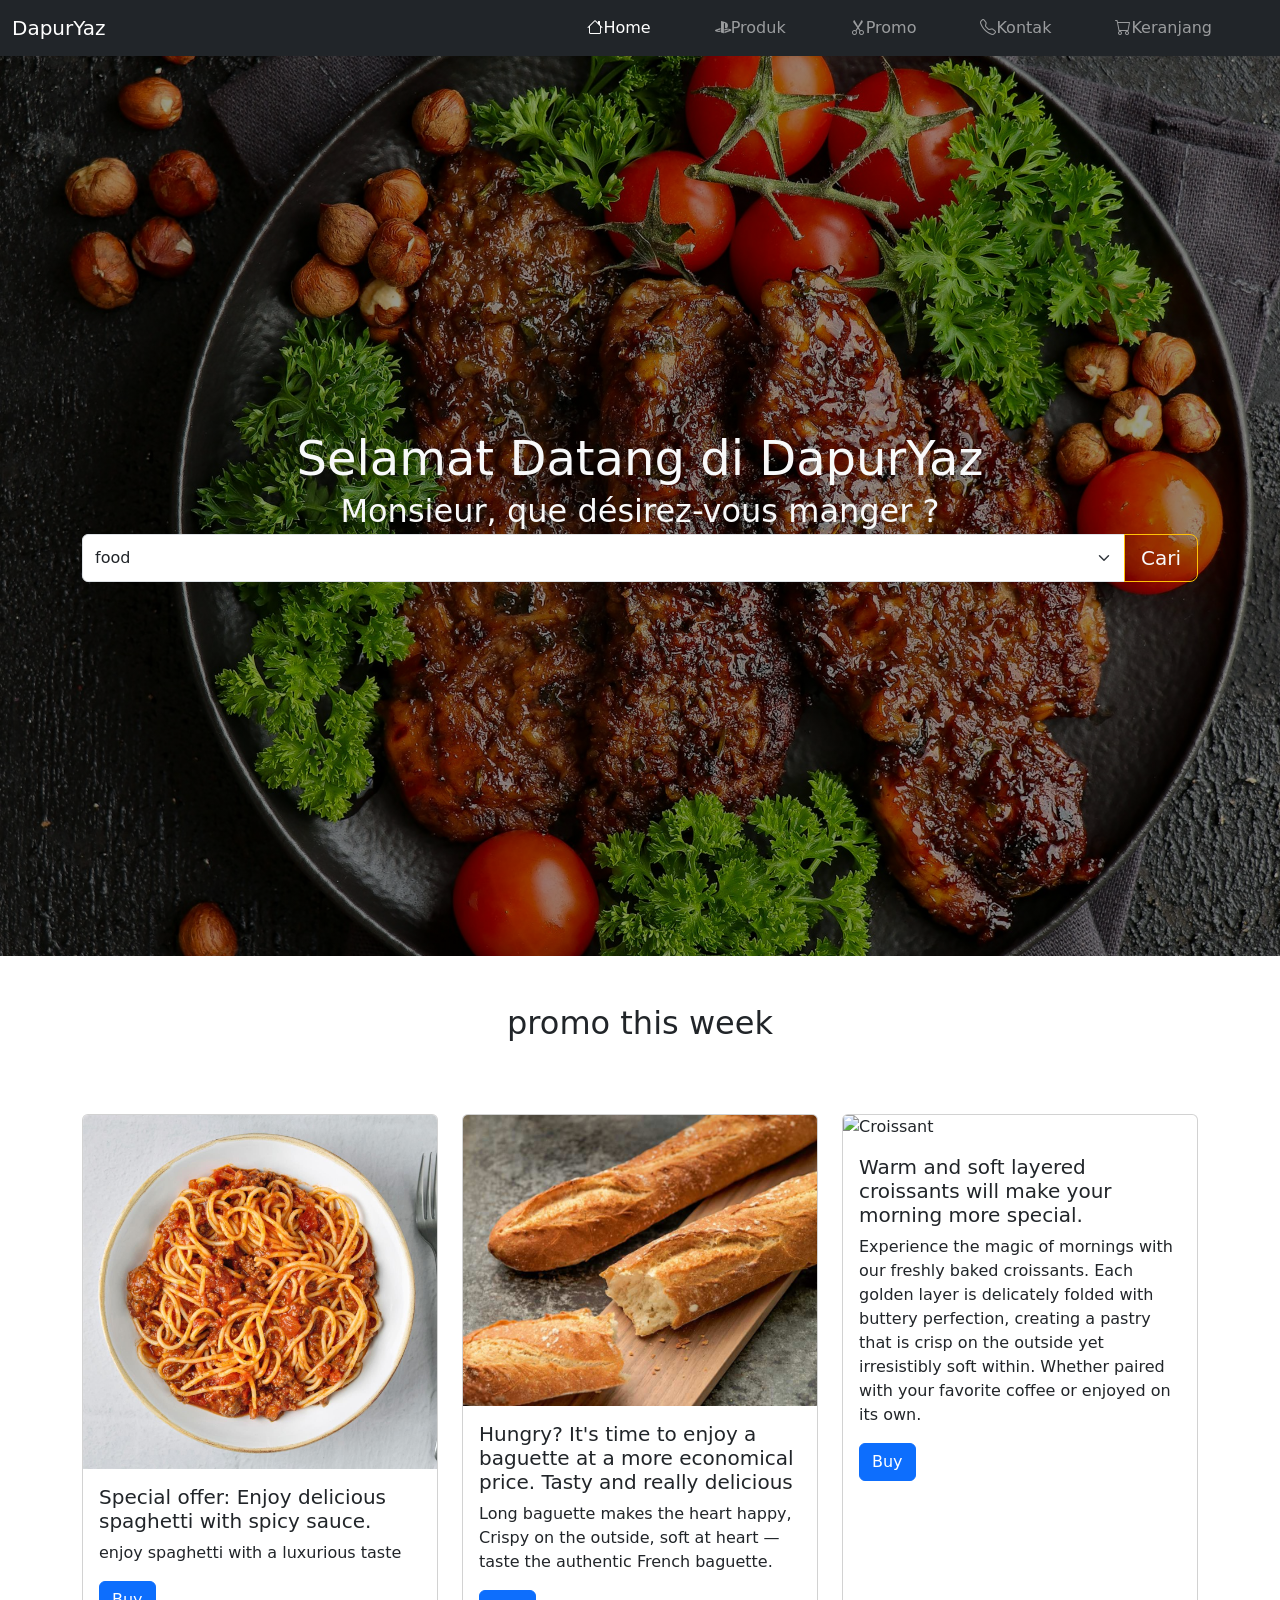
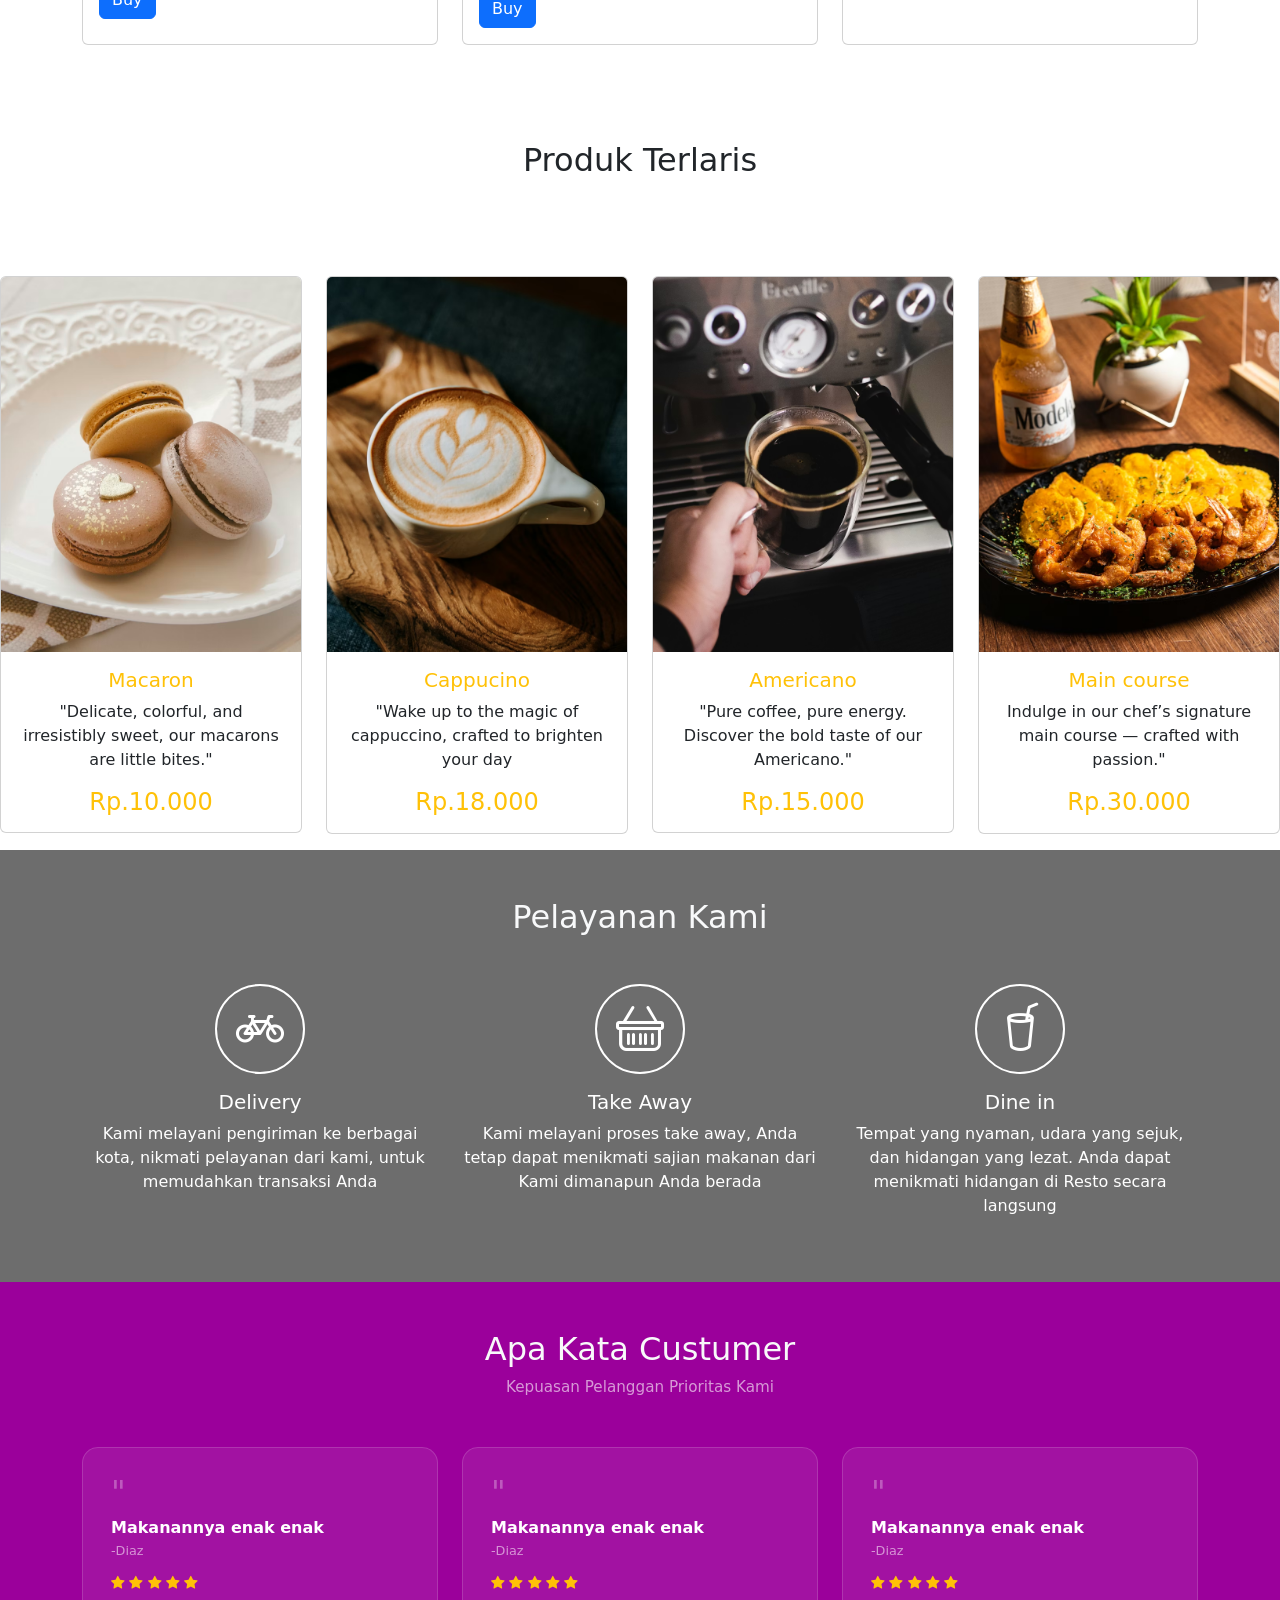
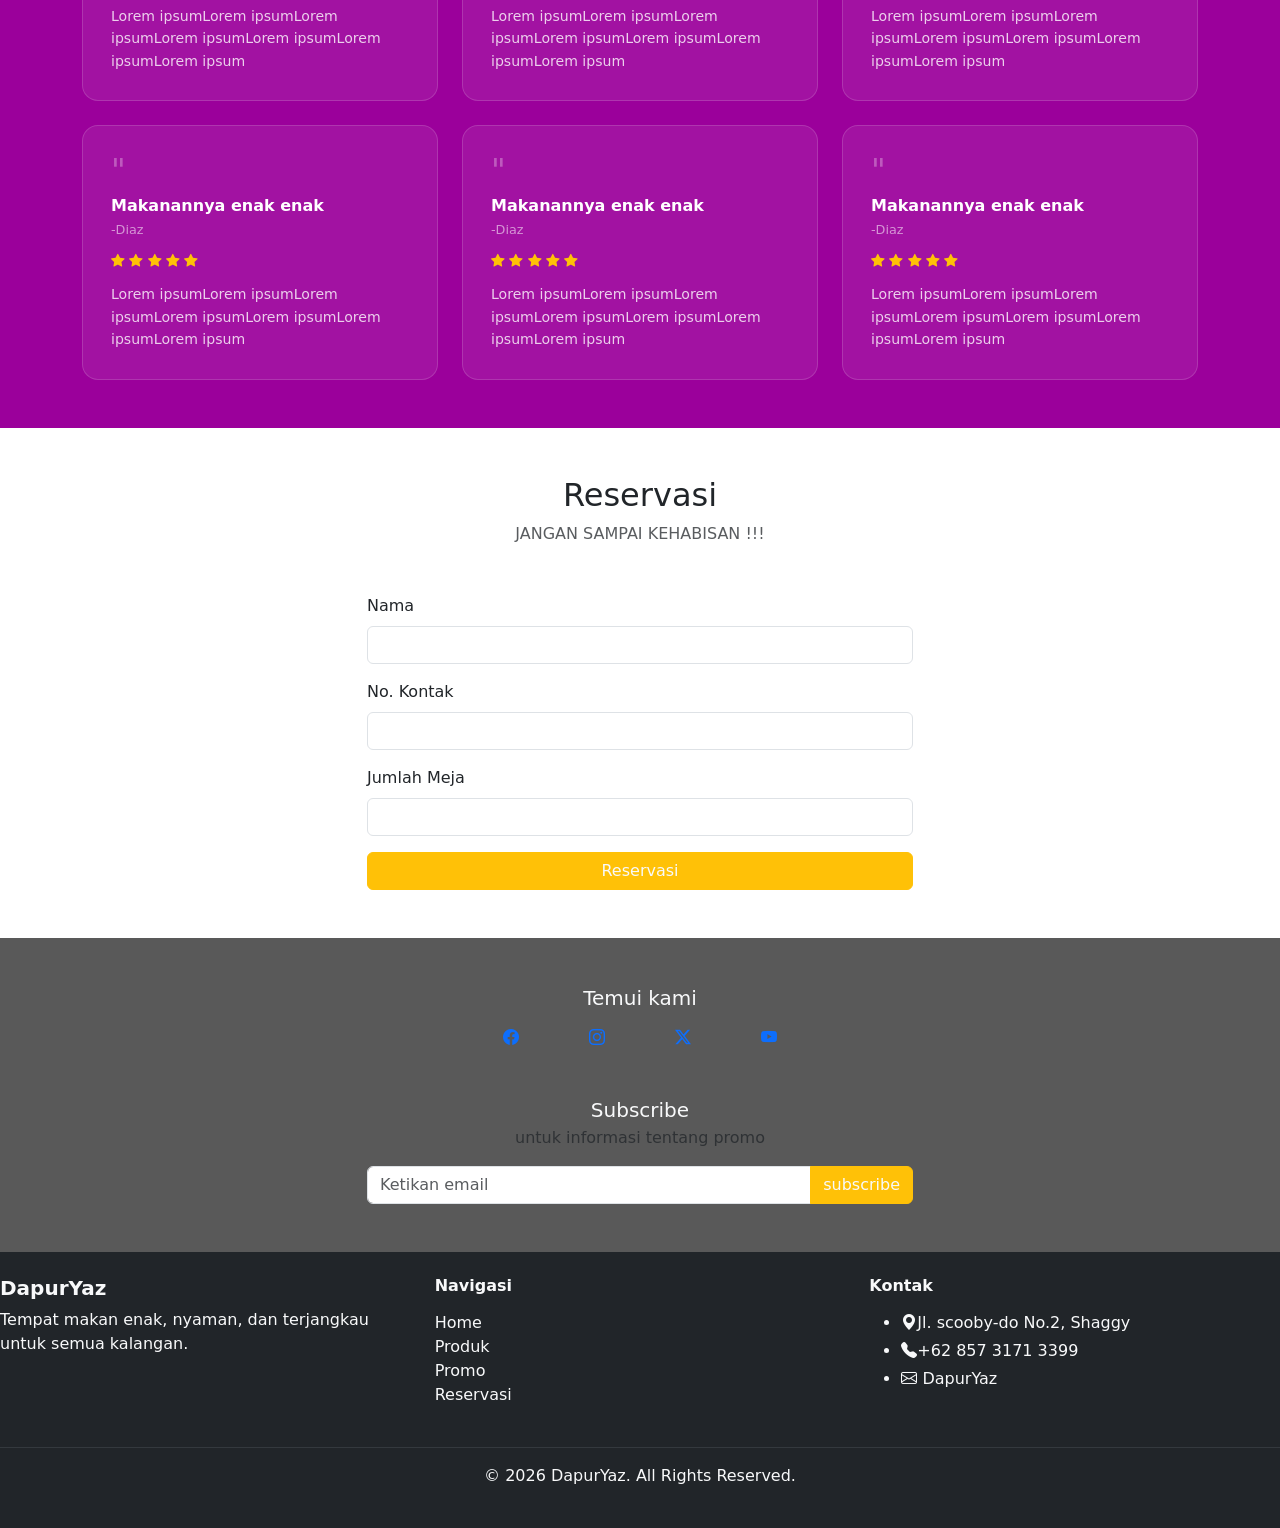
==== index.html @ 7ff21d72 "Pindah file ke root via web" ====
<!DOCTYPE html>
<html lang="en">
<head>
    <meta charset="UTF-8">
    <meta name="viewport" content="width=device-width, initial-scale=1.0">
    <title>Dapur</title>
    <link href="https://cdn.jsdelivr.net/npm/bootstrap@5.3.8/dist/css/bootstrap.min.css" rel="stylesheet" integrity="sha384-sRIl4kxILFvY47J16cr9ZwB07vP4J8+LH7qKQnuqkuIAvNWLzeN8tE5YBujZqJLB" crossorigin="anonymous">
    <link rel="stylesheet" href="https://cdn.jsdelivr.net/npm/bootstrap-icons@1.13.1/font/bootstrap-icons.min.css">
    <link rel="stylesheet" href="style.css">
</head>
<body>

  <!--Navbar-->
    <nav class="navbar navbar-expand-lg navbar-dark bg-dark main-color">
  <div class="container-fluid">
    <button class="navbar-toggler" type="button" data-bs-toggle="collapse" data-bs-target="#navbarNav" aria-controls="navbarNav" aria-expanded="false" aria-label="Toggle navigation">
      <span class="navbar-toggler-icon"></span>
    </button>
    <div class="collapse navbar-collapse" id="navbarNav">
        <a class="navbar-brand me-auto" href="#">DapurYaz</a>
      <ul class="navbar-nav">
        <li class="nav-item me-5">
          <a class="nav-link active" aria-current="page" href="#"><i class="bi bi-house"></i>Home</a>
        </li>
        <li class="nav-item me-5">
          <a class="nav-link" href="#"><i class="bi bi-playstation"></i>Produk</a>
        </li>
        <li class="nav-item me-5">
          <a class="nav-link" href="#"><i class="bi bi-scissors"></i>Promo</a>
        </li>
        <li class="nav-item me-5">
          <a class="nav-link" href="#"><i class="bi bi-telephone"></i>Kontak</a>
        </li>
        <li class="nav-item me-5">
          <a class="nav-link" tabindex="-1" aria-disabled="true"><i class="bi bi-cart"></i>Keranjang</a>
        </li>
      </ul>
    </div>
  </div>
</nav>
<div class="container-fluid banner d-flex align-items-center">
  <div class="container">
       <h1 class="text-light text-center display-5 mb-1">Selamat Datang di DapurYaz</h1>
       <h2 class="text-light text-center display-7 mb-1">Monsieur, que désirez-vous manger ?</h2>
        <div class="input-group">
          <select class="form-select" id="inputGroupSelect04" >
           <option selected>food</option>
           <option value="1">Spaghetti</option>
           <option value="2">Baguette</option>
           <option value="3">Croisant</option>
          </select>
          <button class="btn btn-lg btn-outline-warning text-light" type="button">Cari</button>
        </div>
  </div>
</div>
<div class="container-fluid py-5">
  <div class="container">
    <h2 class="text-center">promo this week</h2>

    <div class="row mt-5 justify-content-center g-4">

      <!-- Card 1 -->
      <div class="col-12 col-md-4 hovered-card">
        <div class="card h-100">
          <img src="Spaghetti.jpg" class="card-img-top" alt="Spaghetti">
          <div class="card-body">
            <h5 class="card-title">
             Special offer: Enjoy delicious spaghetti with spicy sauce. 
            </h5>
            <p class="card-text">
             enjoy spaghetti with a luxurious taste
            </p>
            <a href="#" class="btn btn-primary">Buy</a>
          </div>
        </div>
      </div>

      <!-- Card 2 -->
      <div class="col-12 col-md-4 hovered-card">
        <div class="card h-100">
          <img src="Baguette.jpg" class="card-img-top" alt="Baguette">
          <div class="card-body">
            <h5 class="card-title">
              Hungry? It's time to enjoy a baguette at a more economical price. Tasty and really delicious
            </h5>
            <p class="card-text">
              Long baguette makes the heart happy, Crispy on the outside, soft at heart — taste the authentic French baguette.
            </p>
            <a href="#" class="btn btn-primary">Buy</a>
          </div>
        </div>
      </div>

      <!-- Card 3 -->
      <div class="col-12 col-md-4 hovered-card">
        <div class="card h-100">
          <img src="Croissant.jpg" class="card-img-top" alt="Croissant">
          <div class="card-body">
            <h5 class="card-title">
              Warm and soft layered croissants will make your morning more special.
            </h5>
            <p class="card-text">
              Experience the magic of mornings with our freshly baked croissants. Each golden layer is delicately folded with buttery perfection, creating a pastry that is crisp on the outside yet irresistibly soft within. Whether paired with your favorite coffee or enjoyed on its own.
            </p>
            <a href="#" class="btn btn-primary">Buy</a>
          </div>
        </div>
      </div>
    </div>
  </div>
</div>

<!--section produk-->
    <div class="container-fluid py-5">
      <div class="container">
        <h2 class="text-center mb-5">Produk Terlaris</h2>
      </div>
      </div>

<!--section produk tutup-->
      <div class="row">
        <div class="col-sm-6 col-lg-3 hovered-card mb-3">
          <div class="card">
            <img src="macaron.avif" class="card-img-top" alt="macaron">
          <div class="card-body text-center">
            <h5 class="card-title text-warning">Macaron</h5>
            <p class="card-text">"Delicate, colorful, and irresistibly sweet, our macarons are little bites."</p>
            <h4 class="card-text text-warning">Rp.10.000</h4>
          </div>  
          </div>
        </div>
        <div class="col-sm-6 col-lg-3 hovered-card mb-3">
          <div class="card">
            <img src="Cappucino.avif" class="card-img-top" alt="Cappucino">
          <div class="card-body text-center">
            <h5 class="card-title text-warning">Cappucino</h5>
            <p class="card-text">"Wake up to the magic of cappuccino, crafted to brighten your day</p>
            <h4 class="card-text text-warning">Rp.18.000</h4>
          </div>  
          </div>
        </div>
        <div class="col-sm-6 col-lg-3 hovered-card mb-3">
          <div class="card">
            <img src="Americano coffe.avif" class="card-img-top" alt="Americano">
          <div class="card-body text-center">
            <h5 class="card-title text-warning">Americano</h5>
            <p class="card-text">"Pure coffee, pure energy. Discover the bold taste of our Americano."</p>
            <h4 class="card-text text-warning">Rp.15.000</h4>
          </div>  
          </div>
        </div>
        <div class="col-sm-6 col-lg-3 hovered-card mb-3">
          <div class="card">
            <img src="Main course.avif" class="card-img-top" alt="main course">
          <div class="card-body text-center">
            <h5 class="card-title text-warning">Main course</h5>
            <p class="card-text">Indulge in our chef’s signature main course — crafted with passion."</p>
            <h4 class="card-text text-warning">Rp.30.000</h4>
          </div>  
          </div>
        </div>
      </div>

<!--service-->
    <div class="container-fluid py-5 background-service main-color">
      <div class="container">
        <h2 class="text-light text-center mb-5">Pelayanan Kami</h2>
        <div class="row justify-content-center">
          <div class="col-lg-4">
            <div class="d-flex justify-content-center">
              <div class="icon-service d-flex align-items-center justify-content-center">
                <i class="bi bi-bicycle display-5"></i>
              </div>
            </div>
            <div class="mt-3 text-white text-center">
              <h5>Delivery</h5>
              <p>Kami melayani pengiriman ke berbagai kota, 
                nikmati pelayanan dari kami, untuk memudahkan transaksi Anda</p>
            </div>
          </div>
          <div class="col-lg-4">
            <div class="d-flex justify-content-center">
              <div class="icon-service d-flex align-items-center justify-content-center">
                <i class="bi bi-basket display-5"></i>
              </div>
            </div>
            <div class="mt-3 text-white text-center">
              <h5>Take Away</h5>
              <p>Kami melayani proses take away, 
                Anda tetap dapat menikmati sajian makanan dari Kami dimanapun Anda berada</p>
            </div>
          </div>
          <div class="col-lg-4">
            <div class="d-flex justify-content-center">
              <div class="icon-service d-flex align-items-center justify-content-center">
                <i class="bi bi-cup-straw display-5"></i>
              </div>
            </div>
            <div class="mt-3 text-white text-center">
              <h5>Dine in</h5>
              <p>Tempat yang nyaman, udara yang sejuk, dan hidangan yang lezat. 
                Anda dapat menikmati hidangan di Resto secara langsung</p>
            </div>
          </div>
        </div>
      </div>
    </div>

<!--Review-->
<div class="container-fluid py-5 testimony">
  <div class="container">
    <h2 class="text-center text-light mb-2">Apa Kata Custumer</h2>
    <p class="text-center mb-5" style="color: rgba(255,255,255,0.6); font-size: 0.95rem;">Kepuasan Pelanggan Prioritas Kami</p>


<div class="row g-4">

<!--card-->
<div class="col-sm-6 col-lg-4">
  <div class="testimony-card">
    <div class="quote-icon">"</div>
    <H5>Makanannya enak enak</H5>
    <div class="author">-Diaz</div>
    <div class="stars">
      <i class="bi bi-star-fill"></i>
      <i class="bi bi-star-fill"></i>
      <i class="bi bi-star-fill"></i>
      <i class="bi bi-star-fill"></i>
      <i class="bi bi-star-fill"></i>
    </div>
    <p>Lorem ipsumLorem ipsumLorem ipsumLorem ipsumLorem ipsumLorem ipsumLorem ipsum</p>
  </div>
</div>

<div class="col-sm-6 col-lg-4">
  <div class="testimony-card">
    <div class="quote-icon">"</div>
    <H5>Makanannya enak enak</H5>
    <div class="author">-Diaz</div>
    <div class="stars">
      <i class="bi bi-star-fill"></i>
      <i class="bi bi-star-fill"></i>
      <i class="bi bi-star-fill"></i>
      <i class="bi bi-star-fill"></i>
      <i class="bi bi-star-fill"></i>
    </div>
    <p>Lorem ipsumLorem ipsumLorem ipsumLorem ipsumLorem ipsumLorem ipsumLorem ipsum</p>
  </div>
</div>

<div class="col-sm-6 col-lg-4">
  <div class="testimony-card">
    <div class="quote-icon">"</div>
    <H5>Makanannya enak enak</H5>
    <div class="author">-Diaz</div>
    <div class="stars">
      <i class="bi bi-star-fill"></i>
      <i class="bi bi-star-fill"></i>
      <i class="bi bi-star-fill"></i>
      <i class="bi bi-star-fill"></i>
      <i class="bi bi-star-fill"></i>
    </div>
    <p>Lorem ipsumLorem ipsumLorem ipsumLorem ipsumLorem ipsumLorem ipsumLorem ipsum</p>
  </div>
</div>

<div class="col-sm-6 col-lg-4">
  <div class="testimony-card">
    <div class="quote-icon">"</div>
    <H5>Makanannya enak enak</H5>
    <div class="author">-Diaz</div>
    <div class="stars">
      <i class="bi bi-star-fill"></i>
      <i class="bi bi-star-fill"></i>
      <i class="bi bi-star-fill"></i>
      <i class="bi bi-star-fill"></i>
      <i class="bi bi-star-fill"></i>
    </div>
    <p>Lorem ipsumLorem ipsumLorem ipsumLorem ipsumLorem ipsumLorem ipsumLorem ipsum</p>
  </div>
</div>

<div class="col-sm-6 col-lg-4">
  <div class="testimony-card">
    <div class="quote-icon">"</div>
    <H5>Makanannya enak enak</H5>
    <div class="author">-Diaz</div>
    <div class="stars">
      <i class="bi bi-star-fill"></i>
      <i class="bi bi-star-fill"></i>
      <i class="bi bi-star-fill"></i>
      <i class="bi bi-star-fill"></i>
      <i class="bi bi-star-fill"></i>
    </div>
    <p>Lorem ipsumLorem ipsumLorem ipsumLorem ipsumLorem ipsumLorem ipsumLorem ipsum</p>
  </div>
</div>

<div class="col-sm-6 col-lg-4">
  <div class="testimony-card">
    <div class="quote-icon">"</div>
    <H5>Makanannya enak enak</H5>
    <div class="author">-Diaz</div>
    <div class="stars">
      <i class="bi bi-star-fill"></i>
      <i class="bi bi-star-fill"></i>
      <i class="bi bi-star-fill"></i>
      <i class="bi bi-star-fill"></i>
      <i class="bi bi-star-fill"></i>
    </div>
    <p>Lorem ipsumLorem ipsumLorem ipsumLorem ipsumLorem ipsumLorem ipsumLorem ipsum</p>
  </div>
</div>
</div>
</div>
</div>


<!--Reservasi-->
<div class="container-fluid py-5">
    <div class="container">
    <h2 class="text-center mb-2">Reservasi</h2>
    <p class="text-center text-muted mb-5">JANGAN SAMPAI KEHABISAN !!!</p>
    <div class="row justify-content-center">
      <div class="col-md-6">

        <div class="mb-3">
          <label class="form-label">Nama</label>
          <input type="text" class="form-control">
        </div>

        <div class="mb-3">
          <label class="form-label">No. Kontak</label>
          <input type="text" class="form-control">
        </div>

        <div class="mb-3">
          <label class="form-label">Jumlah Meja</label>
          <input type="number" class="form-control">
        </div>

        <div class="d-grid">
          <button class="btn btn-warning text-light">Reservasi</button>
        </div>

      </div>
    </div>
    </div>
</div>


<!--Subscribe-->
<div class="container-fluid-bg py-5">
  <div class="container">

    <h5 class="text-center text-light mb-3">Temui kami</h5>

<div class="d-flex justify-content-center mb-5" style="gap: 70px">
    <a href="https://facebook.com/username" target="_blank" class="social-icon">
      <i class="bi bi-facebook"></i>
    </a>
    <a href="https://instagram.com/username" target="_blank" class="social-icon">
      <i class="bi bi-instagram"></i>
    </a>
    <a href="https://twitter.com/username" target="_blank" class="social-icon">
      <i class="bi bi-twitter-x"></i>
    </a>
    <a href="https://youtube.com/username" target="_blank" class="social-icon">
      <i class="bi bi-youtube"></i>
    </a>
</div>

    <h5 class="text-center text-light mb-1">Subscribe</h5>
    <p class="text-center text-muted mb-3">untuk informasi tentang promo</p>

    <div class="row justify-content-center">
      <div class="col-md-6">
        <div class="input-group">
          <input type="email" class="form-control" placeholder="Ketikan email">
          <button class="btn btn-warning text-light">subscribe</button>
        </div>
      </div>
    </div>

  </div>
</div>

<!--Footer-->
<Footer class="bg-dark text-light py-4">
  <div class="container-fluid-footer">
    <div class="row">

      <div class="col-md-4">
        <h5 class="fw-bold">DapurYaz</h5>
        <p>Tempat makan enak, nyaman, dan terjangkau untuk semua kalangan.</p>
      </div>

      <div class="col-md-4">
          <h6 class="fw-bold mb-3">Navigasi</h6>
          <ul class="list-unstyled">
            <li><a href="#" class="text-muted text-decoration-none"></a>Home</li>
            <li><a href="#" class="text-muted text-decoration-none"></a>Produk</li>
            <li><a href="#" class="text-muted text-decoration-none"></a>Promo</li>
            <li><a href="#" class="text-muted text-decoration-none"></a>Reservasi</li>
          </ul>
      </div>

      <div class="col-md-4">
          <h6 class="fw-bold mb-3">Kontak</h6> 
          <ul>
            <li class="mb-1"><i class="bi bi-geo-alt-fill"></i>Jl. scooby-do No.2, Shaggy</li>
            <li class="mb-1"><i class="bi bi-telephone-fill"></i>+62 857 3171 3399</li>
            <li><i class="bi bi-envelope"></i> DapurYaz</li>
          </ul>
      </div>

    </div>
    <hr class="border-secondary mt-4 mb-3">
    <p class="text-center">
      &copy; 2026 DapurYaz. All Rights Reserved.
    </p>
  </div>
</Footer>

    <script src="bootstrap@5.3.8/dist/js/bootstrap.bundle.min.js"></script>
</body>
</html>
---- style.css ----
.banner{
    min-height: 100vh;
    background-image:
        linear-gradient(rgba(0,0,0,0.4), rgba(0,0,0,0.4)),
        url("steak.jpg");
    background-size: cover;
    background-position: center;
    background-repeat: no-repeat;
}

.icon-service{
    width: 90px;
    height: 90px;
    border: solid #fff 2px;
    border-radius: 50%;
    color: #ffff;
}

.background-service{
    height: auto;
    background-color: rgb(109, 109, 109);
}

/*Review*/
.testimony {
    background-color: rgb(155, 0, 155) !important;
}

.testimony-card {
    background: rgba(255, 255, 255, 0.07) !important;
    border: 1px solid rgba(255, 255, 255, 0.15) !important;
    border-radius: 16px;
    padding: 28px;
    transition: .3s;
    height: 100%;
}

.testimony-card:hover {
    transform: translateY(-6px);
    background: rgba(255, 255, 255, 0.13);
    border-color: rgba(255, 255, 255, 0.3);
}

.testimony-card .quote-icon {
    font-size: 2rem;
    color: rgba(255, 255, 255, 0.3);
    line-height: 1;
    margin-bottom: 10px;
}

.testimony-card h5 {
    font-size: 1rem;
    font-weight: 700;
    color: #fff;
    margin-bottom: 4px;
}

.testimony-card .author {
    font-size: 0.8rem;
    color: rgba(255, 255, 255, 0.55);
    margin-bottom: 12px;
}

.testimony-card p {
    font-size: 0.88rem;
    color: rgba(255, 255, 255, 0.8);
    line-height: 1.6;
    margin-bottom: 0;
}

.testimony-card .stars {
    color: #FFC107;
    font-size: 0.85rem;
    margin-bottom: 12px;
}

/*Subscribe*/
.container-fluid-bg {
    background-color: #595959;
}

.footer .social-icon {
    font-size: 1.6rem;
    color: #fff;
    transition: .3s;
}

.footer .social-icon-banner:hover {
    color: #FFC107;
}

/*Footer*/
.p {
    font-size: small;
}

.ul {
    list-style-type: none;
}
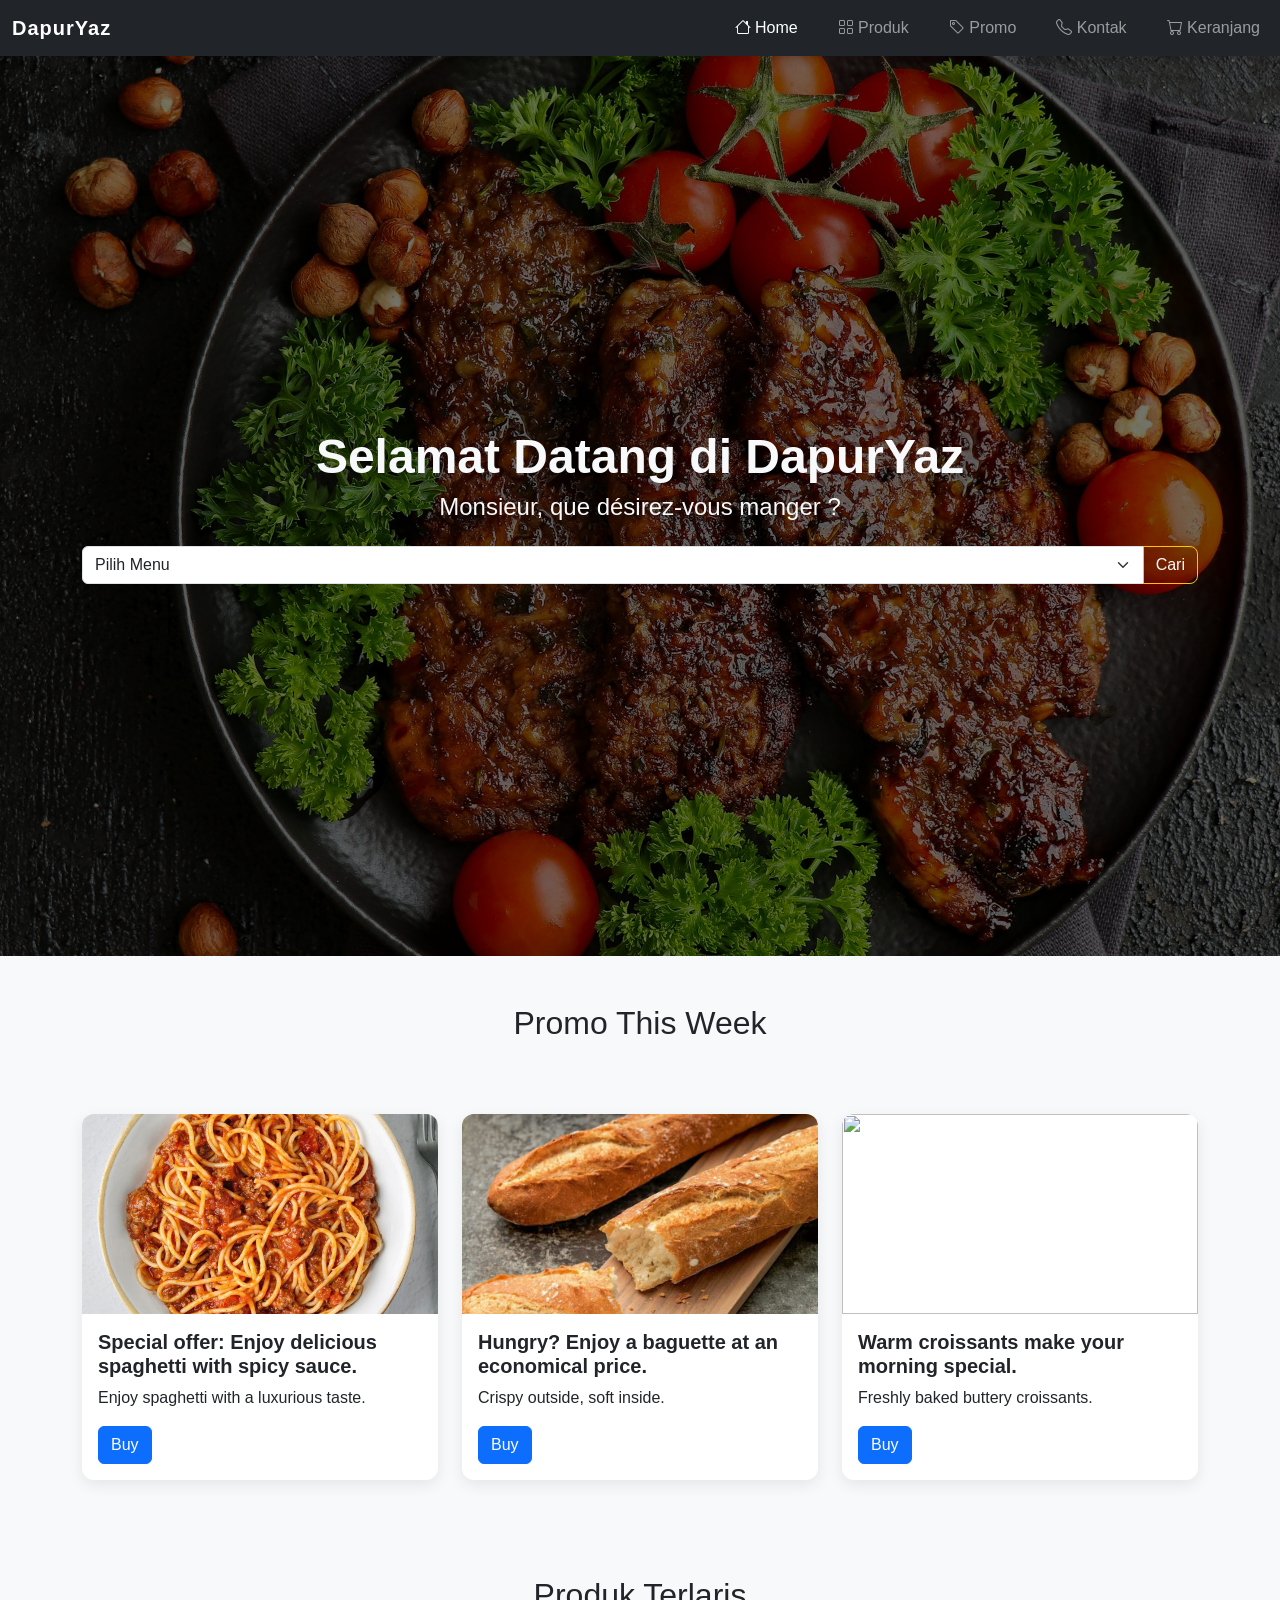
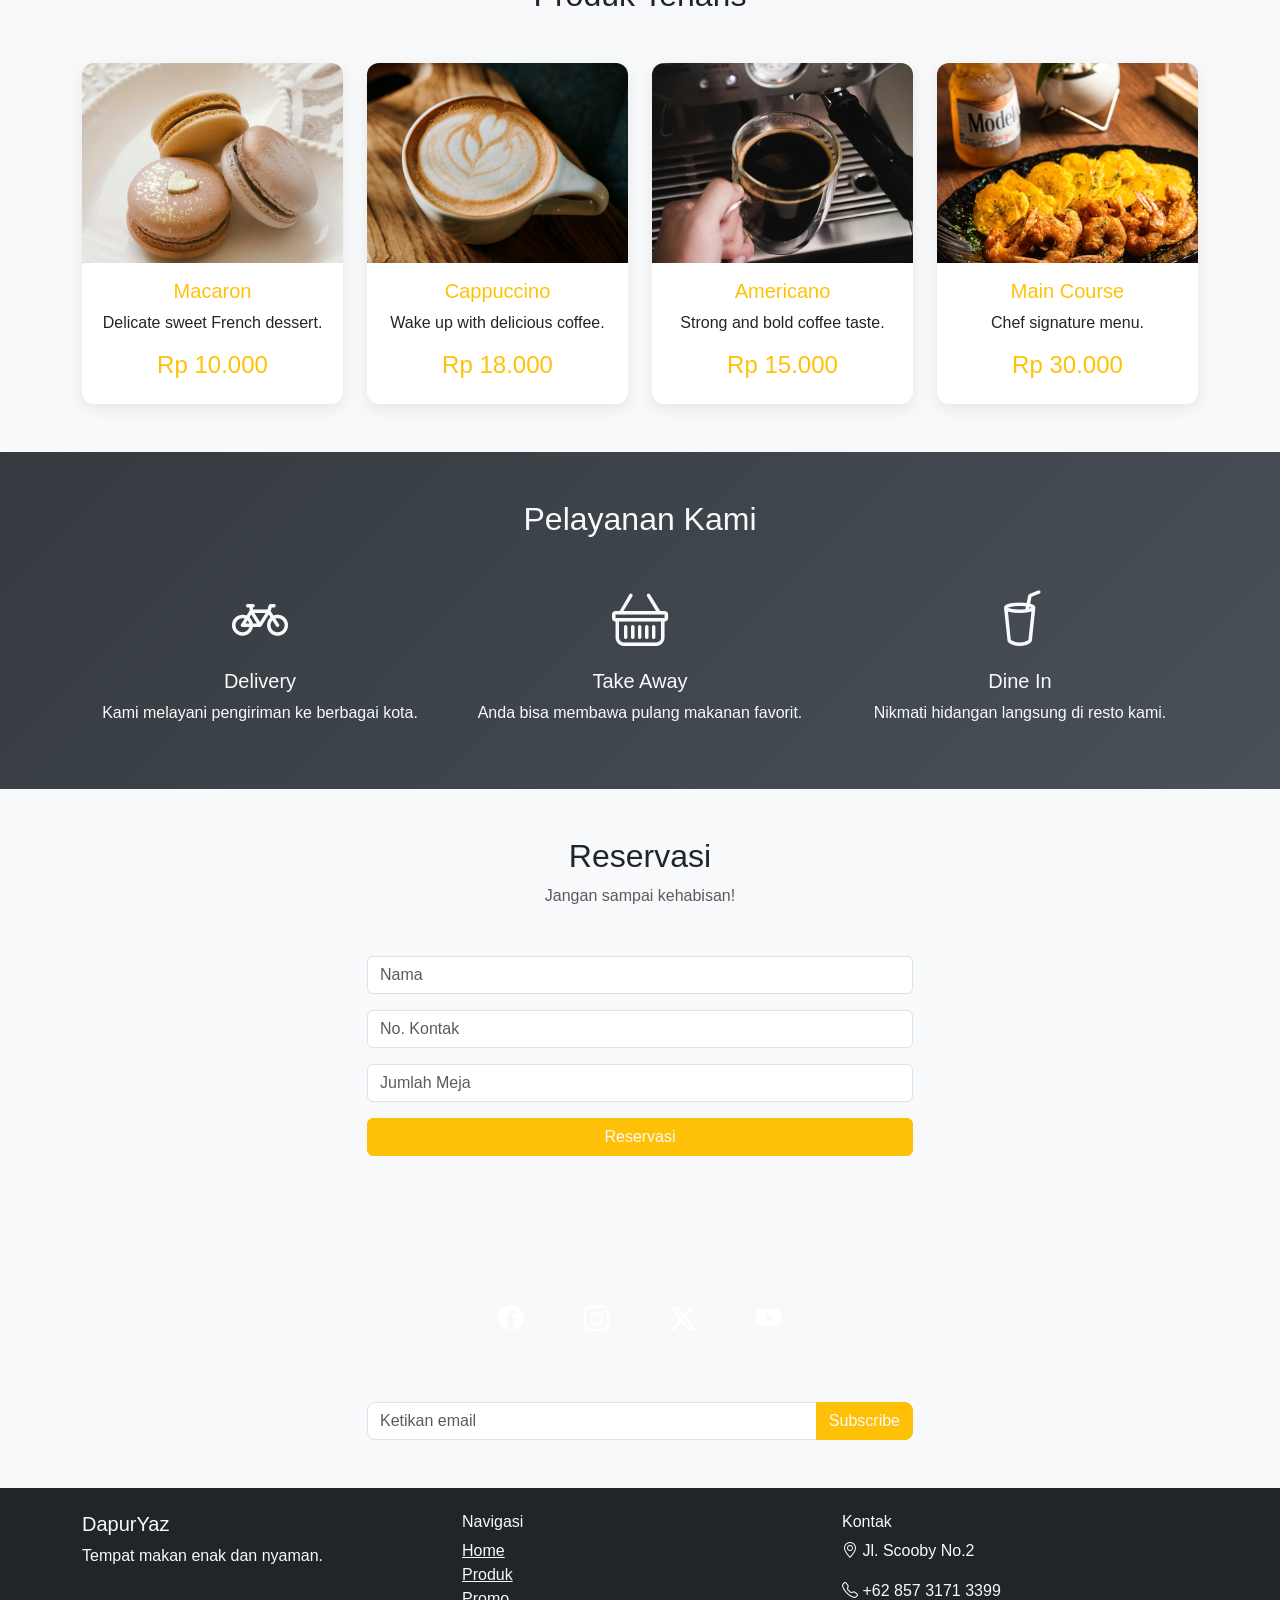
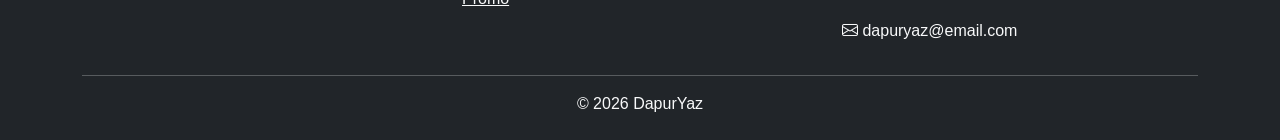
==== commit bf8c2d11: "sts" ====
--- a/index.html
+++ b/index.html
@@ -1,427 +1,272 @@
 <!DOCTYPE html>
 <html lang="en">
 <head>
-    <meta charset="UTF-8">
-    <meta name="viewport" content="width=device-width, initial-scale=1.0">
-    <title>Dapur</title>
-    <link href="https://cdn.jsdelivr.net/npm/bootstrap@5.3.8/dist/css/bootstrap.min.css" rel="stylesheet" integrity="sha384-sRIl4kxILFvY47J16cr9ZwB07vP4J8+LH7qKQnuqkuIAvNWLzeN8tE5YBujZqJLB" crossorigin="anonymous">
-    <link rel="stylesheet" href="https://cdn.jsdelivr.net/npm/bootstrap-icons@1.13.1/font/bootstrap-icons.min.css">
-    <link rel="stylesheet" href="style.css">
+  <meta charset="UTF-8">
+  <meta name="viewport" content="width=device-width, initial-scale=1.0">
+  <title>DapurYaz</title>
+  <link href="https://cdn.jsdelivr.net/npm/bootstrap@5.3.8/dist/css/bootstrap.min.css" rel="stylesheet">
+  <link rel="stylesheet" href="https://cdn.jsdelivr.net/npm/bootstrap-icons@1.13.1/font/bootstrap-icons.min.css">
+  <link rel="stylesheet" href="style.css">
 </head>
 <body>
-
-  <!--Navbar-->
-    <nav class="navbar navbar-expand-lg navbar-dark bg-dark main-color">
-  <div class="container-fluid">
-    <button class="navbar-toggler" type="button" data-bs-toggle="collapse" data-bs-target="#navbarNav" aria-controls="navbarNav" aria-expanded="false" aria-label="Toggle navigation">
-      <span class="navbar-toggler-icon"></span>
-    </button>
-    <div class="collapse navbar-collapse" id="navbarNav">
+  <!-- NAVBAR -->
+  <nav class="navbar navbar-expand-lg navbar-dark bg-dark">
+    <div class="container-fluid">
+      <button class="navbar-toggler" type="button" data-bs-toggle="collapse" data-bs-target="#navbarNav">
+        <span class="navbar-toggler-icon"></span>
+      </button>
+      <div class="collapse navbar-collapse" id="navbarNav">
         <a class="navbar-brand me-auto" href="#">DapurYaz</a>
-      <ul class="navbar-nav">
-        <li class="nav-item me-5">
-          <a class="nav-link active" aria-current="page" href="#"><i class="bi bi-house"></i>Home</a>
-        </li>
-        <li class="nav-item me-5">
-          <a class="nav-link" href="#"><i class="bi bi-playstation"></i>Produk</a>
-        </li>
-        <li class="nav-item me-5">
-          <a class="nav-link" href="#"><i class="bi bi-scissors"></i>Promo</a>
-        </li>
-        <li class="nav-item me-5">
-          <a class="nav-link" href="#"><i class="bi bi-telephone"></i>Kontak</a>
-        </li>
-        <li class="nav-item me-5">
-          <a class="nav-link" tabindex="-1" aria-disabled="true"><i class="bi bi-cart"></i>Keranjang</a>
-        </li>
-      </ul>
-    </div>
-  </div>
-</nav>
-<div class="container-fluid banner d-flex align-items-center">
-  <div class="container">
-       <h1 class="text-light text-center display-5 mb-1">Selamat Datang di DapurYaz</h1>
-       <h2 class="text-light text-center display-7 mb-1">Monsieur, que désirez-vous manger ?</h2>
-        <div class="input-group">
-          <select class="form-select" id="inputGroupSelect04" >
-           <option selected>food</option>
-           <option value="1">Spaghetti</option>
-           <option value="2">Baguette</option>
-           <option value="3">Croisant</option>
-          </select>
-          <button class="btn btn-lg btn-outline-warning text-light" type="button">Cari</button>
-        </div>
-  </div>
-</div>
-<div class="container-fluid py-5">
-  <div class="container">
-    <h2 class="text-center">promo this week</h2>
-
-    <div class="row mt-5 justify-content-center g-4">
-
-      <!-- Card 1 -->
-      <div class="col-12 col-md-4 hovered-card">
-        <div class="card h-100">
-          <img src="Spaghetti.jpg" class="card-img-top" alt="Spaghetti">
-          <div class="card-body">
-            <h5 class="card-title">
-             Special offer: Enjoy delicious spaghetti with spicy sauce. 
-            </h5>
-            <p class="card-text">
-             enjoy spaghetti with a luxurious taste
-            </p>
-            <a href="#" class="btn btn-primary">Buy</a>
-          </div>
-        </div>
-      </div>
-
-      <!-- Card 2 -->
-      <div class="col-12 col-md-4 hovered-card">
-        <div class="card h-100">
-          <img src="Baguette.jpg" class="card-img-top" alt="Baguette">
-          <div class="card-body">
-            <h5 class="card-title">
-              Hungry? It's time to enjoy a baguette at a more economical price. Tasty and really delicious
-            </h5>
-            <p class="card-text">
-              Long baguette makes the heart happy, Crispy on the outside, soft at heart — taste the authentic French baguette.
-            </p>
-            <a href="#" class="btn btn-primary">Buy</a>
-          </div>
-        </div>
-      </div>
-
-      <!-- Card 3 -->
-      <div class="col-12 col-md-4 hovered-card">
-        <div class="card h-100">
-          <img src="Croissant.jpg" class="card-img-top" alt="Croissant">
-          <div class="card-body">
-            <h5 class="card-title">
-              Warm and soft layered croissants will make your morning more special.
-            </h5>
-            <p class="card-text">
-              Experience the magic of mornings with our freshly baked croissants. Each golden layer is delicately folded with buttery perfection, creating a pastry that is crisp on the outside yet irresistibly soft within. Whether paired with your favorite coffee or enjoyed on its own.
-            </p>
-            <a href="#" class="btn btn-primary">Buy</a>
-          </div>
-        </div>
-      </div>
-    </div>
-  </div>
-</div>
-
-<!--section produk-->
-    <div class="container-fluid py-5">
-      <div class="container">
-        <h2 class="text-center mb-5">Produk Terlaris</h2>
-      </div>
-      </div>
-
-<!--section produk tutup-->
-      <div class="row">
-        <div class="col-sm-6 col-lg-3 hovered-card mb-3">
-          <div class="card">
-            <img src="macaron.avif" class="card-img-top" alt="macaron">
-          <div class="card-body text-center">
-            <h5 class="card-title text-warning">Macaron</h5>
-            <p class="card-text">"Delicate, colorful, and irresistibly sweet, our macarons are little bites."</p>
-            <h4 class="card-text text-warning">Rp.10.000</h4>
-          </div>  
-          </div>
-        </div>
-        <div class="col-sm-6 col-lg-3 hovered-card mb-3">
-          <div class="card">
-            <img src="Cappucino.avif" class="card-img-top" alt="Cappucino">
-          <div class="card-body text-center">
-            <h5 class="card-title text-warning">Cappucino</h5>
-            <p class="card-text">"Wake up to the magic of cappuccino, crafted to brighten your day</p>
-            <h4 class="card-text text-warning">Rp.18.000</h4>
-          </div>  
-          </div>
-        </div>
-        <div class="col-sm-6 col-lg-3 hovered-card mb-3">
-          <div class="card">
-            <img src="Americano coffe.avif" class="card-img-top" alt="Americano">
-          <div class="card-body text-center">
-            <h5 class="card-title text-warning">Americano</h5>
-            <p class="card-text">"Pure coffee, pure energy. Discover the bold taste of our Americano."</p>
-            <h4 class="card-text text-warning">Rp.15.000</h4>
-          </div>  
-          </div>
-        </div>
-        <div class="col-sm-6 col-lg-3 hovered-card mb-3">
-          <div class="card">
-            <img src="Main course.avif" class="card-img-top" alt="main course">
-          <div class="card-body text-center">
-            <h5 class="card-title text-warning">Main course</h5>
-            <p class="card-text">Indulge in our chef’s signature main course — crafted with passion."</p>
-            <h4 class="card-text text-warning">Rp.30.000</h4>
-          </div>  
-          </div>
-        </div>
-      </div>
-
-<!--service-->
-    <div class="container-fluid py-5 background-service main-color">
-      <div class="container">
-        <h2 class="text-light text-center mb-5">Pelayanan Kami</h2>
-        <div class="row justify-content-center">
-          <div class="col-lg-4">
-            <div class="d-flex justify-content-center">
-              <div class="icon-service d-flex align-items-center justify-content-center">
-                <i class="bi bi-bicycle display-5"></i>
-              </div>
+        <ul class="navbar-nav">
+          <li class="nav-item me-4">
+            <a class="nav-link active" href="#"><i class="bi bi-house"></i> Home</a>
+          </li>
+          <li class="nav-item me-4">
+            <a class="nav-link" href="produk.html"><i class="bi bi-grid"></i> Produk</a>
+          </li>
+          <li class="nav-item me-4">
+            <a class="nav-link" href="promo.html"><i class="bi bi-tag"></i> Promo</a>
+          </li>
+          <li class="nav-item me-4">
+            <a class="nav-link" href="#"><i class="bi bi-telephone"></i> Kontak</a>
+          </li>
+          <li class="nav-item">
+            <a class="nav-link" href="keranjang.html"><i class="bi bi-cart"></i> Keranjang</a>
+          </li>
+        </ul>
+      </div>
+    </div>
+  </nav>
+
+  <!-- BANNER -->
+  <div class="container-fluid banner d-flex align-items-center">
+    <div class="container">
+      <h1 class="text-light text-center display-5 mb-2">
+        Selamat Datang di DapurYaz
+      </h1>
+      <h2 class="text-light text-center mb-4">
+        Monsieur, que désirez-vous manger ?
+      </h2>
+      <div class="input-group">
+        <select class="form-select">
+          <option selected>Pilih Menu</option>
+          <option>Spaghetti</option>
+          <option>Baguette</option>
+          <option>Croissant</option>
+        </select>
+        <button class="btn btn-outline-warning text-light">
+          Cari
+        </button>
+      </div>
+    </div>
+  </div>
+
+  <!-- PROMO -->
+  <div class="container-fluid py-5">
+    <div class="container">
+      <h2 class="text-center">Promo This Week</h2>
+      <div class="row mt-5 g-4">
+        <!-- CARD 1 -->
+        <div class="col-md-4">
+          <div class="card h-100">
+            <img src="Spaghetti.jpg" class="card-img-top">
+            <div class="card-body">
+              <h5 class="card-title">
+                Special offer: Enjoy delicious spaghetti with spicy sauce.
+              </h5>
+              <p class="card-text">
+                Enjoy spaghetti with a luxurious taste.
+              </p>
+              <a href="#" class="btn btn-primary">Buy</a>
             </div>
-            <div class="mt-3 text-white text-center">
-              <h5>Delivery</h5>
-              <p>Kami melayani pengiriman ke berbagai kota, 
-                nikmati pelayanan dari kami, untuk memudahkan transaksi Anda</p>
+          </div>
+        </div>
+
+        <!-- CARD 2 -->
+        <div class="col-md-4">
+          <div class="card h-100">
+            <img src="Baguette.jpg" class="card-img-top">
+            <div class="card-body">
+              <h5 class="card-title">
+                Hungry? Enjoy a baguette at an economical price.
+              </h5>
+              <p class="card-text">
+                Crispy outside, soft inside.
+              </p>
+              <a href="#" class="btn btn-primary">Buy</a>
             </div>
           </div>
-          <div class="col-lg-4">
-            <div class="d-flex justify-content-center">
-              <div class="icon-service d-flex align-items-center justify-content-center">
-                <i class="bi bi-basket display-5"></i>
-              </div>
+        </div>
+
+        <!-- CARD 3 -->
+        <div class="col-md-4">
+          <div class="card h-100">
+            <img src="Croissant.jpg" class="card-img-top">
+            <div class="card-body">
+              <h5 class="card-title">
+                Warm croissants make your morning special.
+              </h5>
+              <p class="card-text">
+                Freshly baked buttery croissants.
+              </p>
+              <a href="#" class="btn btn-primary">Buy</a>
             </div>
-            <div class="mt-3 text-white text-center">
-              <h5>Take Away</h5>
-              <p>Kami melayani proses take away, 
-                Anda tetap dapat menikmati sajian makanan dari Kami dimanapun Anda berada</p>
-            </div>
-          </div>
-          <div class="col-lg-4">
-            <div class="d-flex justify-content-center">
-              <div class="icon-service d-flex align-items-center justify-content-center">
-                <i class="bi bi-cup-straw display-5"></i>
-              </div>
-            </div>
-            <div class="mt-3 text-white text-center">
-              <h5>Dine in</h5>
-              <p>Tempat yang nyaman, udara yang sejuk, dan hidangan yang lezat. 
-                Anda dapat menikmati hidangan di Resto secara langsung</p>
-            </div>
-          </div>
-        </div>
-      </div>
-    </div>
-
-<!--Review-->
-<div class="container-fluid py-5 testimony">
-  <div class="container">
-    <h2 class="text-center text-light mb-2">Apa Kata Custumer</h2>
-    <p class="text-center mb-5" style="color: rgba(255,255,255,0.6); font-size: 0.95rem;">Kepuasan Pelanggan Prioritas Kami</p>
-
-
-<div class="row g-4">
-
-<!--card-->
-<div class="col-sm-6 col-lg-4">
-  <div class="testimony-card">
-    <div class="quote-icon">"</div>
-    <H5>Makanannya enak enak</H5>
-    <div class="author">-Diaz</div>
-    <div class="stars">
-      <i class="bi bi-star-fill"></i>
-      <i class="bi bi-star-fill"></i>
-      <i class="bi bi-star-fill"></i>
-      <i class="bi bi-star-fill"></i>
-      <i class="bi bi-star-fill"></i>
-    </div>
-    <p>Lorem ipsumLorem ipsumLorem ipsumLorem ipsumLorem ipsumLorem ipsumLorem ipsum</p>
-  </div>
-</div>
-
-<div class="col-sm-6 col-lg-4">
-  <div class="testimony-card">
-    <div class="quote-icon">"</div>
-    <H5>Makanannya enak enak</H5>
-    <div class="author">-Diaz</div>
-    <div class="stars">
-      <i class="bi bi-star-fill"></i>
-      <i class="bi bi-star-fill"></i>
-      <i class="bi bi-star-fill"></i>
-      <i class="bi bi-star-fill"></i>
-      <i class="bi bi-star-fill"></i>
-    </div>
-    <p>Lorem ipsumLorem ipsumLorem ipsumLorem ipsumLorem ipsumLorem ipsumLorem ipsum</p>
-  </div>
-</div>
-
-<div class="col-sm-6 col-lg-4">
-  <div class="testimony-card">
-    <div class="quote-icon">"</div>
-    <H5>Makanannya enak enak</H5>
-    <div class="author">-Diaz</div>
-    <div class="stars">
-      <i class="bi bi-star-fill"></i>
-      <i class="bi bi-star-fill"></i>
-      <i class="bi bi-star-fill"></i>
-      <i class="bi bi-star-fill"></i>
-      <i class="bi bi-star-fill"></i>
-    </div>
-    <p>Lorem ipsumLorem ipsumLorem ipsumLorem ipsumLorem ipsumLorem ipsumLorem ipsum</p>
-  </div>
-</div>
-
-<div class="col-sm-6 col-lg-4">
-  <div class="testimony-card">
-    <div class="quote-icon">"</div>
-    <H5>Makanannya enak enak</H5>
-    <div class="author">-Diaz</div>
-    <div class="stars">
-      <i class="bi bi-star-fill"></i>
-      <i class="bi bi-star-fill"></i>
-      <i class="bi bi-star-fill"></i>
-      <i class="bi bi-star-fill"></i>
-      <i class="bi bi-star-fill"></i>
-    </div>
-    <p>Lorem ipsumLorem ipsumLorem ipsumLorem ipsumLorem ipsumLorem ipsumLorem ipsum</p>
-  </div>
-</div>
-
-<div class="col-sm-6 col-lg-4">
-  <div class="testimony-card">
-    <div class="quote-icon">"</div>
-    <H5>Makanannya enak enak</H5>
-    <div class="author">-Diaz</div>
-    <div class="stars">
-      <i class="bi bi-star-fill"></i>
-      <i class="bi bi-star-fill"></i>
-      <i class="bi bi-star-fill"></i>
-      <i class="bi bi-star-fill"></i>
-      <i class="bi bi-star-fill"></i>
-    </div>
-    <p>Lorem ipsumLorem ipsumLorem ipsumLorem ipsumLorem ipsumLorem ipsumLorem ipsum</p>
-  </div>
-</div>
-
-<div class="col-sm-6 col-lg-4">
-  <div class="testimony-card">
-    <div class="quote-icon">"</div>
-    <H5>Makanannya enak enak</H5>
-    <div class="author">-Diaz</div>
-    <div class="stars">
-      <i class="bi bi-star-fill"></i>
-      <i class="bi bi-star-fill"></i>
-      <i class="bi bi-star-fill"></i>
-      <i class="bi bi-star-fill"></i>
-      <i class="bi bi-star-fill"></i>
-    </div>
-    <p>Lorem ipsumLorem ipsumLorem ipsumLorem ipsumLorem ipsumLorem ipsumLorem ipsum</p>
-  </div>
-</div>
-</div>
-</div>
-</div>
-
-
-<!--Reservasi-->
-<div class="container-fluid py-5">
-    <div class="container">
-    <h2 class="text-center mb-2">Reservasi</h2>
-    <p class="text-center text-muted mb-5">JANGAN SAMPAI KEHABISAN !!!</p>
+          </div>
+        </div>
+      </div>
+    </div>
+  </div>
+
+  <!-- PRODUK TERLARIS -->
+  <div class="container py-5">
+    <h2 class="text-center mb-5">Produk Terlaris</h2>
+    <div class="row g-4">
+      <div class="col-md-3">
+        <div class="card">
+          <img src="macaron.avif" class="card-img-top">
+          <div class="card-body text-center">
+            <h5 class="text-warning">Macaron</h5>
+            <p>Delicate sweet French dessert.</p>
+            <h4 class="text-warning">Rp 10.000</h4>
+          </div>
+        </div>
+      </div>
+
+      <div class="col-md-3">
+        <div class="card">
+          <img src="Cappucino.avif" class="card-img-top">
+          <div class="card-body text-center">
+            <h5 class="text-warning">Cappuccino</h5>
+            <p>Wake up with delicious coffee.</p>
+            <h4 class="text-warning">Rp 18.000</h4>
+          </div>
+        </div>
+      </div>
+
+      <div class="col-md-3">
+        <div class="card">
+          <img src="Americano coffe.avif" class="card-img-top">
+          <div class="card-body text-center">
+            <h5 class="text-warning">Americano</h5>
+            <p>Strong and bold coffee taste.</p>
+            <h4 class="text-warning">Rp 15.000</h4>
+          </div>
+        </div>
+      </div>
+
+      <div class="col-md-3">
+        <div class="card">
+          <img src="Main course.avif" class="card-img-top">
+          <div class="card-body text-center">
+            <h5 class="text-warning">Main Course</h5>
+            <p>Chef signature menu.</p>
+            <h4 class="text-warning">Rp 30.000</h4>
+          </div>
+        </div>
+      </div>
+    </div>
+  </div>
+
+  <!-- SERVICE -->
+  <div class="container-fluid py-5 background-service">
+    <div class="container">
+      <h2 class="text-light text-center mb-5">
+        Pelayanan Kami
+      </h2>
+      <div class="row text-center">
+        <div class="col-md-4 text-light">
+          <i class="bi bi-bicycle display-4"></i>
+          <h5 class="mt-3">Delivery</h5>
+          <p>Kami melayani pengiriman ke berbagai kota.</p>
+        </div>
+        <div class="col-md-4 text-light">
+          <i class="bi bi-basket display-4"></i>
+          <h5 class="mt-3">Take Away</h5>
+          <p>Anda bisa membawa pulang makanan favorit.</p>
+        </div>
+        <div class="col-md-4 text-light">
+          <i class="bi bi-cup-straw display-4"></i>
+          <h5 class="mt-3">Dine In</h5>
+          <p>Nikmati hidangan langsung di resto kami.</p>
+        </div>
+      </div>
+    </div>
+  </div>
+
+  <!-- RESERVASI -->
+  <div class="container py-5">
+    <h2 class="text-center">Reservasi</h2>
+    <p class="text-center text-muted mb-5">
+      Jangan sampai kehabisan!
+    </p>
     <div class="row justify-content-center">
       <div class="col-md-6">
-
-        <div class="mb-3">
-          <label class="form-label">Nama</label>
-          <input type="text" class="form-control">
-        </div>
-
-        <div class="mb-3">
-          <label class="form-label">No. Kontak</label>
-          <input type="text" class="form-control">
-        </div>
-
-        <div class="mb-3">
-          <label class="form-label">Jumlah Meja</label>
-          <input type="number" class="form-control">
-        </div>
-
-        <div class="d-grid">
-          <button class="btn btn-warning text-light">Reservasi</button>
-        </div>
-
-      </div>
-    </div>
-    </div>
-</div>
-
-
-<!--Subscribe-->
-<div class="container-fluid-bg py-5">
-  <div class="container">
-
-    <h5 class="text-center text-light mb-3">Temui kami</h5>
-
-<div class="d-flex justify-content-center mb-5" style="gap: 70px">
-    <a href="https://facebook.com/username" target="_blank" class="social-icon">
-      <i class="bi bi-facebook"></i>
-    </a>
-    <a href="https://instagram.com/username" target="_blank" class="social-icon">
-      <i class="bi bi-instagram"></i>
-    </a>
-    <a href="https://twitter.com/username" target="_blank" class="social-icon">
-      <i class="bi bi-twitter-x"></i>
-    </a>
-    <a href="https://youtube.com/username" target="_blank" class="social-icon">
-      <i class="bi bi-youtube"></i>
-    </a>
-</div>
-
-    <h5 class="text-center text-light mb-1">Subscribe</h5>
-    <p class="text-center text-muted mb-3">untuk informasi tentang promo</p>
-
-    <div class="row justify-content-center">
-      <div class="col-md-6">
-        <div class="input-group">
-          <input type="email" class="form-control" placeholder="Ketikan email">
-          <button class="btn btn-warning text-light">subscribe</button>
-        </div>
-      </div>
-    </div>
-
-  </div>
-</div>
-
-<!--Footer-->
-<Footer class="bg-dark text-light py-4">
-  <div class="container-fluid-footer">
-    <div class="row">
-
-      <div class="col-md-4">
-        <h5 class="fw-bold">DapurYaz</h5>
-        <p>Tempat makan enak, nyaman, dan terjangkau untuk semua kalangan.</p>
-      </div>
-
-      <div class="col-md-4">
-          <h6 class="fw-bold mb-3">Navigasi</h6>
+        <input type="text" class="form-control mb-3" placeholder="Nama">
+        <input type="text" class="form-control mb-3" placeholder="No. Kontak">
+        <input type="number" class="form-control mb-3" placeholder="Jumlah Meja">
+        <button class="btn btn-warning w-100 text-light">
+          Reservasi
+        </button>
+      </div>
+    </div>
+  </div>
+
+  <!-- SUBSCRIBE -->
+  <div class="container-fluid-bg py-5">
+    <div class="container text-center">
+      <h5 class="text-light mb-4">
+        Temui Kami
+      </h5>
+      <div class="d-flex justify-content-center mb-4" style="gap:60px">
+        <a href="#" class="social-icon"><i class="bi bi-facebook"></i></a>
+        <a href="#" class="social-icon"><i class="bi bi-instagram"></i></a>
+        <a href="#" class="social-icon"><i class="bi bi-twitter-x"></i></a>
+        <a href="#" class="social-icon"><i class="bi bi-youtube"></i></a>
+      </div>
+      <h5 class="text-light">Subscribe</h5>
+      <div class="row justify-content-center mt-3">
+        <div class="col-md-6">
+          <div class="input-group">
+            <input type="email" class="form-control" placeholder="Ketikan email">
+            <button class="btn btn-warning text-light">
+              Subscribe
+            </button>
+          </div>
+        </div>
+      </div>
+    </div>
+  </div>
+
+  <!-- FOOTER -->
+  <footer class="bg-dark text-light py-4">
+    <div class="container">
+      <div class="row">
+        <div class="col-md-4">
+          <h5>DapurYaz</h5>
+          <p>Tempat makan enak dan nyaman.</p>
+        </div>
+        <div class="col-md-4">
+          <h6>Navigasi</h6>
           <ul class="list-unstyled">
-            <li><a href="#" class="text-muted text-decoration-none"></a>Home</li>
-            <li><a href="#" class="text-muted text-decoration-none"></a>Produk</li>
-            <li><a href="#" class="text-muted text-decoration-none"></a>Promo</li>
-            <li><a href="#" class="text-muted text-decoration-none"></a>Reservasi</li>
+            <li><a href="index.html" class="text-light">Home</a></li>
+            <li><a href="produk.html" class="text-light">Produk</a></li>
+            <li><a href="promo.html" class="text-light">Promo</a></li>
           </ul>
-      </div>
-
-      <div class="col-md-4">
-          <h6 class="fw-bold mb-3">Kontak</h6> 
-          <ul>
-            <li class="mb-1"><i class="bi bi-geo-alt-fill"></i>Jl. scooby-do No.2, Shaggy</li>
-            <li class="mb-1"><i class="bi bi-telephone-fill"></i>+62 857 3171 3399</li>
-            <li><i class="bi bi-envelope"></i> DapurYaz</li>
-          </ul>
-      </div>
-
-    </div>
-    <hr class="border-secondary mt-4 mb-3">
-    <p class="text-center">
-      &copy; 2026 DapurYaz. All Rights Reserved.
-    </p>
-  </div>
-</Footer>
-
-    <script src="bootstrap@5.3.8/dist/js/bootstrap.bundle.min.js"></script>
+        </div>
+        <div class="col-md-4">
+          <h6>Kontak</h6>
+          <p><i class="bi bi-geo-alt"></i> Jl. Scooby No.2</p>
+          <p><i class="bi bi-telephone"></i> +62 857 3171 3399</p>
+          <p><i class="bi bi-envelope"></i> dapuryaz@email.com</p>
+        </div>
+      </div>
+      <hr>
+      <p class="text-center mb-0">
+        © 2026 DapurYaz
+      </p>
+    </div>
+  </footer>
+
+  <script src="https://cdn.jsdelivr.net/npm/bootstrap@5.3.8/dist/js/bootstrap.bundle.min.js"></script>
 </body>
 </html>
--- a/style.css
+++ b/style.css
@@ -1,99 +1,239 @@
+/* GLOBAL STYLE */
+
+body{
+    font-family: 'Segoe UI', Tahoma, Geneva, Verdana, sans-serif;
+    background-color: #f8f9fa;
+}
+
+
+/* NAVBAR */
+
+.navbar{
+    box-shadow: 0 3px 10px rgba(0,0,0,0.15);
+}
+
+.navbar-brand{
+    font-weight: bold;
+    letter-spacing: 1px;
+}
+
+.nav-link{
+    transition: 0.3s;
+}
+
+.nav-link:hover{
+    color: #ffc107 !important;
+}
+
+
+/* BANNER */
+
 .banner{
     min-height: 100vh;
     background-image:
-        linear-gradient(rgba(0,0,0,0.4), rgba(0,0,0,0.4)),
-        url("steak.jpg");
+        linear-gradient(rgba(0,0,0,0.55), rgba(0,0,0,0.55)),
+        url("image/steak.jpg");
     background-size: cover;
     background-position: center;
-    background-repeat: no-repeat;
+}
+
+.banner h1{
+    font-weight: bold;
+}
+
+.banner h2{
+    font-size: 1.5rem;
+}
+
+
+/* PRODUK BANNER */
+
+.produk-banner{
+    height: 50vh;
+    background:
+    linear-gradient(rgba(0,0,0,0.6), rgba(0,0,0,0.6)),
+    url("image/steak.jpg");
+    background-size: cover;
+    background-position: center;
+}
+
+
+/* CARD STYLE */
+
+.card{
+    border: none;
+    border-radius: 12px;
+    overflow: hidden;
+    transition: 0.3s;
+    box-shadow: 0 5px 15px rgba(0,0,0,0.08);
+}
+
+.card:hover{
+    transform: translateY(-8px);
+    box-shadow: 0 12px 30px rgba(0,0,0,0.15);
+}
+
+.card img{
+    height: 200px;
+    object-fit: cover;
+}
+
+.card-title{
+    font-weight: 600;
+}
+
+
+/* BUTTON */
+
+.btn-warning{
+    transition: 0.3s;
+}
+
+.btn-warning:hover{
+    background-color: #ffb300;
+}
+
+
+/* SERVICE SECTION */
+
+.background-service{
+    background: linear-gradient(135deg,#343a40,#495057);
 }
 
 .icon-service{
     width: 90px;
     height: 90px;
-    border: solid #fff 2px;
+    border: 2px solid #fff;
     border-radius: 50%;
-    color: #ffff;
-}
-
-.background-service{
-    height: auto;
-    background-color: rgb(109, 109, 109);
-}
-
-/*Review*/
-.testimony {
-    background-color: rgb(155, 0, 155) !important;
-}
-
-.testimony-card {
-    background: rgba(255, 255, 255, 0.07) !important;
-    border: 1px solid rgba(255, 255, 255, 0.15) !important;
+    display: flex;
+    align-items: center;
+    justify-content: center;
+    color: white;
+    transition: 0.3s;
+}
+
+.icon-service:hover{
+    background-color: #ffc107;
+    color: black;
+}
+
+
+/* REVIEW SECTION */
+
+.testimony{
+    background: linear-gradient(135deg,#6f00ff,#9b009b);
+}
+
+.testimony-card{
+    background: rgba(255,255,255,0.07);
+    border: 1px solid rgba(255,255,255,0.15);
     border-radius: 16px;
     padding: 28px;
-    transition: .3s;
-    height: 100%;
-}
-
-.testimony-card:hover {
+    transition: 0.3s;
+}
+
+.testimony-card:hover{
     transform: translateY(-6px);
-    background: rgba(255, 255, 255, 0.13);
-    border-color: rgba(255, 255, 255, 0.3);
-}
-
-.testimony-card .quote-icon {
-    font-size: 2rem;
-    color: rgba(255, 255, 255, 0.3);
-    line-height: 1;
-    margin-bottom: 10px;
-}
-
-.testimony-card h5 {
+    background: rgba(255,255,255,0.12);
+}
+
+.testimony-card h5{
+    color: white;
+}
+
+.testimony-card p{
+    color: rgba(255,255,255,0.8);
+}
+
+.stars{
+    color: #ffc107;
+}
+
+
+/* SUBSCRIBE */
+
+.subs {
+    background-color: #595959;
+}
+
+.social-icon{
+    font-size: 1.6rem;
+    color: white;
+    transition: 0.3s;
+}
+
+.social-icon:hover{
+    color: #ffc107;
+    transform: scale(1.2);
+}
+
+
+/* FOOTER */
+
+.footer{
+    background-color: black;
+}
+
+.footer a{
+    text-decoration: none;
+}
+
+.footer a:hover{
+    color: #ffc107;
+}
+
+
+/* PAGINATION */
+
+.pagination .page-link{
+    color: #333;
+    border-radius: 8px;
+}
+
+.pagination .page-link:hover{
+    background-color: #ffc107;
+    color: white;
+}
+
+
+/* CATEGORY MENU */
+
+.list-group-item{
+    cursor: pointer;
+    transition: 0.2s;
+}
+
+.list-group-item:hover{
+    background-color: #ffc107;
+    color: white;
+}
+
+
+/* INPUT GROUP */
+
+.input-group input{
+    border-radius: 8px 0 0 8px;
+}
+
+.input-group button{
+    border-radius: 0 8px 8px 0;
+}
+
+
+/* RESPONSIVE */
+
+@media (max-width:768px){
+
+.banner h1{
+    font-size: 1.8rem;
+}
+
+.banner h2{
     font-size: 1rem;
-    font-weight: 700;
-    color: #fff;
-    margin-bottom: 4px;
-}
-
-.testimony-card .author {
-    font-size: 0.8rem;
-    color: rgba(255, 255, 255, 0.55);
-    margin-bottom: 12px;
-}
-
-.testimony-card p {
-    font-size: 0.88rem;
-    color: rgba(255, 255, 255, 0.8);
-    line-height: 1.6;
-    margin-bottom: 0;
-}
-
-.testimony-card .stars {
-    color: #FFC107;
-    font-size: 0.85rem;
-    margin-bottom: 12px;
-}
-
-/*Subscribe*/
-.container-fluid-bg {
-    background-color: #595959;
-}
-
-.footer .social-icon {
-    font-size: 1.6rem;
-    color: #fff;
-    transition: .3s;
-}
-
-.footer .social-icon-banner:hover {
-    color: #FFC107;
-}
-
-/*Footer*/
-.p {
-    font-size: small;
-}
-
-.ul {
-    list-style-type: none;
+}
+
+.card img{
+    height: 180px;
+}
+
 }
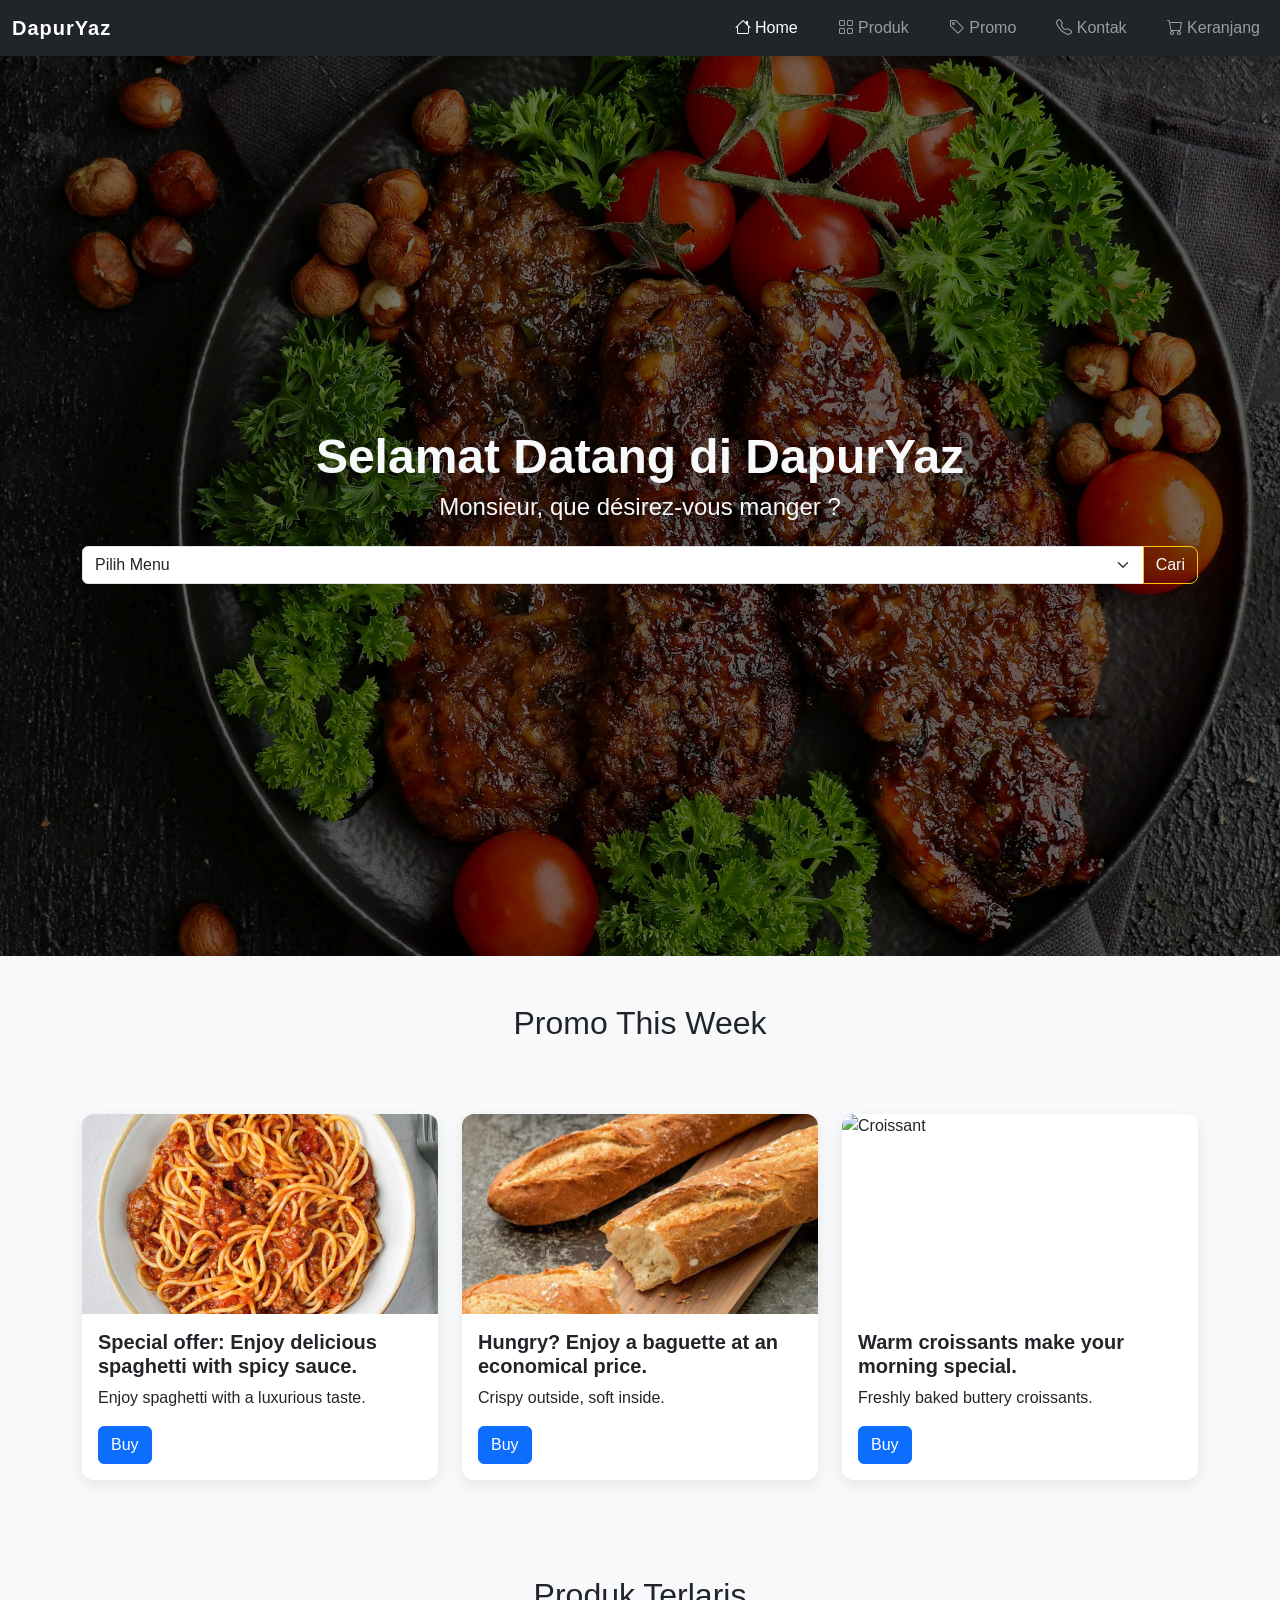
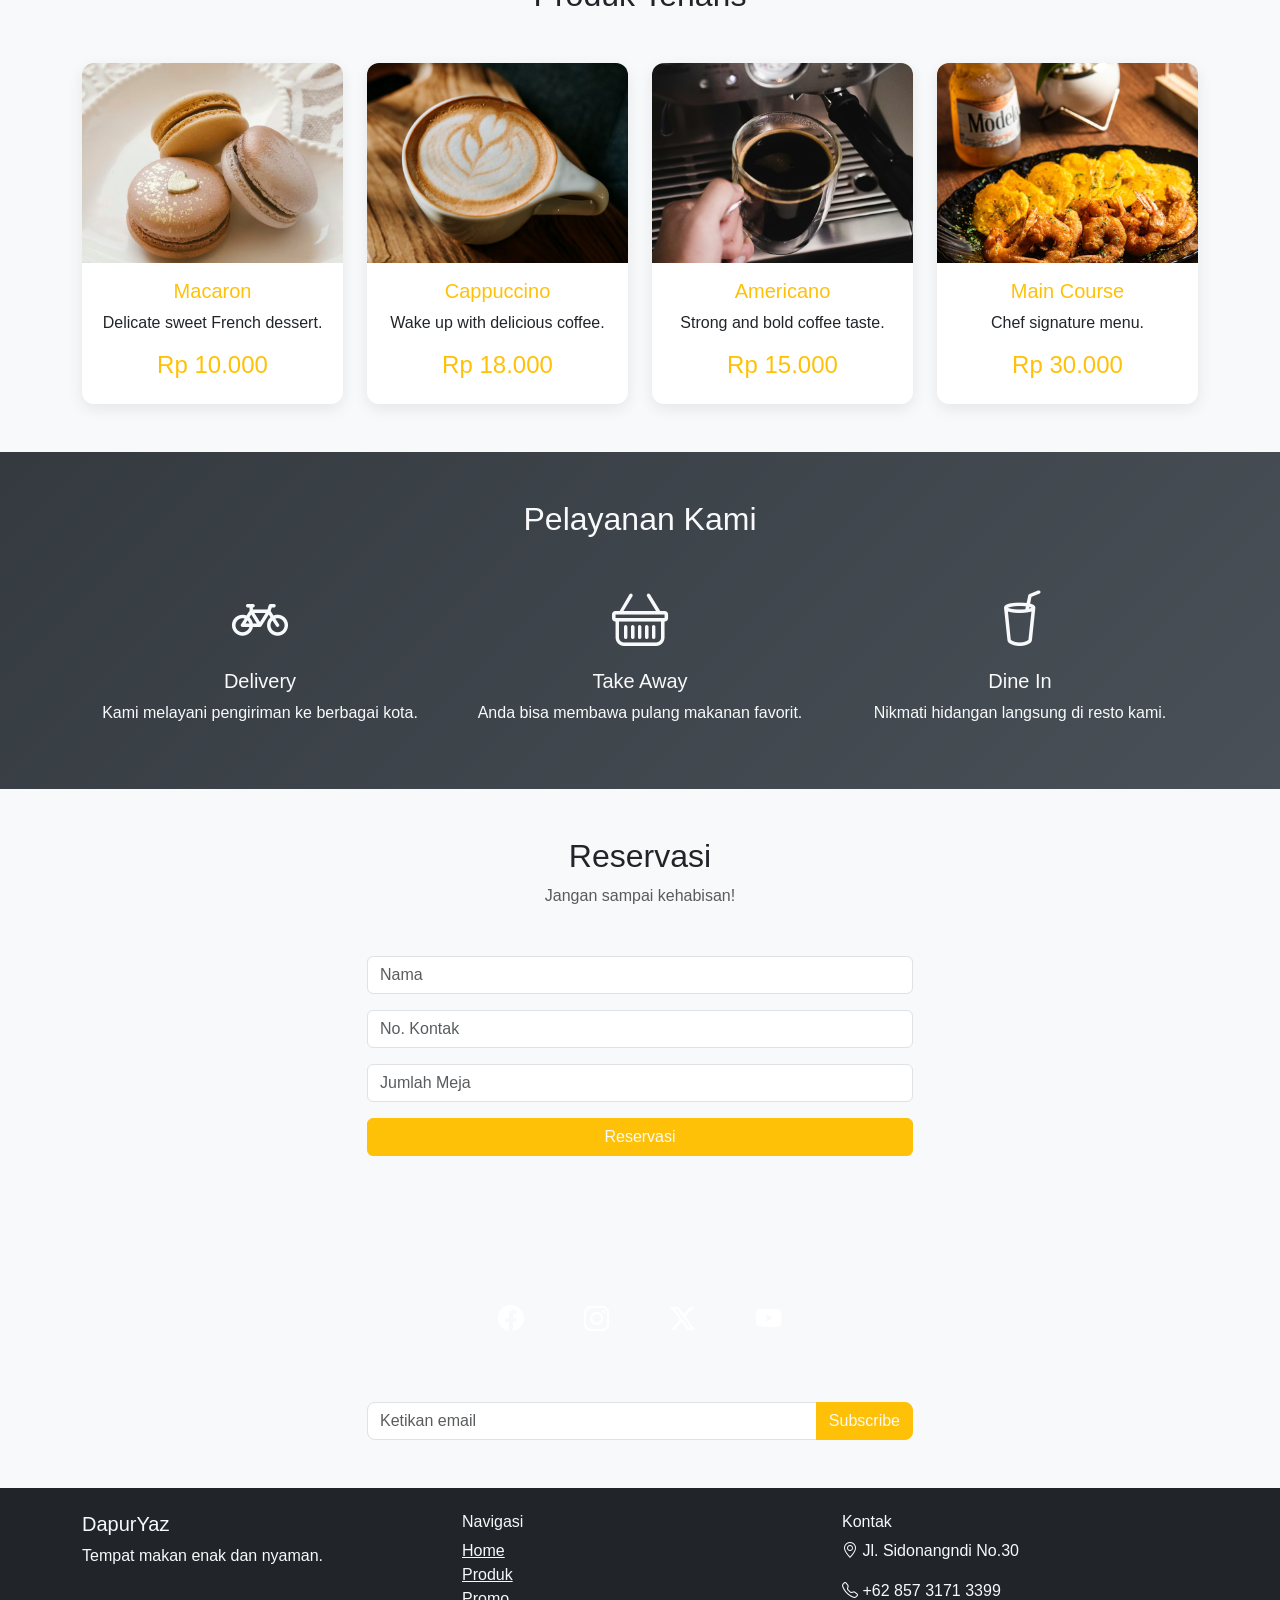
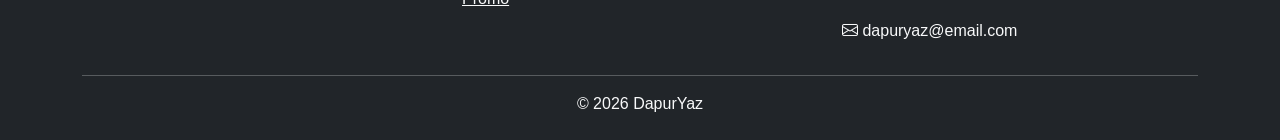
==== commit ed532201: "cihuyy" ====
--- a/index.html
+++ b/index.html
@@ -69,7 +69,7 @@
         <!-- CARD 1 -->
         <div class="col-md-4">
           <div class="card h-100">
-            <img src="Spaghetti.jpg" class="card-img-top">
+            <img src="Spaghetti.jpg" alt="Spaghetti" class="card-img-top">
             <div class="card-body">
               <h5 class="card-title">
                 Special offer: Enjoy delicious spaghetti with spicy sauce.
@@ -85,7 +85,7 @@
         <!-- CARD 2 -->
         <div class="col-md-4">
           <div class="card h-100">
-            <img src="Baguette.jpg" class="card-img-top">
+            <img src="Baguette.jpg" alt="Baguette" class="card-img-top">
             <div class="card-body">
               <h5 class="card-title">
                 Hungry? Enjoy a baguette at an economical price.
@@ -101,7 +101,7 @@
         <!-- CARD 3 -->
         <div class="col-md-4">
           <div class="card h-100">
-            <img src="Croissant.jpg" class="card-img-top">
+            <img src="Croissant.jpg" alt="Croissant" class="card-img-top">
             <div class="card-body">
               <h5 class="card-title">
                 Warm croissants make your morning special.
@@ -123,7 +123,7 @@
     <div class="row g-4">
       <div class="col-md-3">
         <div class="card">
-          <img src="macaron.avif" class="card-img-top">
+          <img src="macaron.avif" alt="Macaron" class="card-img-top">
           <div class="card-body text-center">
             <h5 class="text-warning">Macaron</h5>
             <p>Delicate sweet French dessert.</p>
@@ -134,7 +134,7 @@
 
       <div class="col-md-3">
         <div class="card">
-          <img src="Cappucino.avif" class="card-img-top">
+          <img src="Cappucino.avif" alt="Cappuccino" class="card-img-top">
           <div class="card-body text-center">
             <h5 class="text-warning">Cappuccino</h5>
             <p>Wake up with delicious coffee.</p>
@@ -145,7 +145,7 @@
 
       <div class="col-md-3">
         <div class="card">
-          <img src="Americano coffe.avif" class="card-img-top">
+          <img src="Americano coffe.avif" alt="Americano" class="card-img-top">
           <div class="card-body text-center">
             <h5 class="text-warning">Americano</h5>
             <p>Strong and bold coffee taste.</p>
@@ -156,7 +156,7 @@
 
       <div class="col-md-3">
         <div class="card">
-          <img src="Main course.avif" class="card-img-top">
+          <img src="Main course.avif" alt="Main Course" class="card-img-top">
           <div class="card-body text-center">
             <h5 class="text-warning">Main Course</h5>
             <p>Chef signature menu.</p>
@@ -255,7 +255,7 @@
         </div>
         <div class="col-md-4">
           <h6>Kontak</h6>
-          <p><i class="bi bi-geo-alt"></i> Jl. Scooby No.2</p>
+          <p><i class="bi bi-geo-alt"></i> Jl. Sidonangndi No.30</p>
           <p><i class="bi bi-telephone"></i> +62 857 3171 3399</p>
           <p><i class="bi bi-envelope"></i> dapuryaz@email.com</p>
         </div>
--- a/style.css
+++ b/style.css
@@ -236,4 +236,73 @@
     height: 180px;
 }
 
+}
+
+.promo-section {
+  animation: fadeSlideIn 0.4s ease both;
+}
+
+@keyframes fadeSlideIn {
+  from {
+    opacity: 0;
+    transform: translateY(20px);
+  }
+  to {
+    opacity: 1;
+    transform: translateY(0);
+  }
+}
+
+.promo-section .hovered-card {
+  opacity: 0;
+  animation: fadeSlideIn 0.4s ease forwards;
+}
+
+.promo-section .hovered-card:nth-child(1) {
+  animation-delay: 0.05s;
+}
+
+.promo-section .hovered-card:nth-child(2) {
+  animation-delay: 0.1s;
+}
+
+.promo-section .hovered-card:nth-child(3) {
+  animation-delay: 0.15s;
+}
+
+.promo-section .hovered-card:nth-child(4) {
+  animation-delay: 0.2s;
+}
+
+.promo-section .hovered-card:nth-child(5) {
+  animation-delay: 0.25s;
+}
+
+.promo-section .hovered-card:nth-child(6) {
+  animation-delay: 0.3s;
+}
+
+.promo-section .hovered-card:nth-child(7) {
+  animation-delay: 0.35s;
+}
+
+.promo-section .hovered-card:nth-child(8) {
+  animation-delay: 0.4s;
+}
+
+/* Animasi button active */
+.filter-btn {
+  transition: 
+    background-color 0.25s ease,
+    color 0.25s ease,
+    transform 0.15s ease,
+    box-shadow 0.25s ease;
+}
+
+.filter-btn:active {
+  transform: scale(0.95);
+}
+
+.filter-btn.active {
+  box-shadow: 0 4px 14px rgba(255, 193, 7, 0.45);
 }
